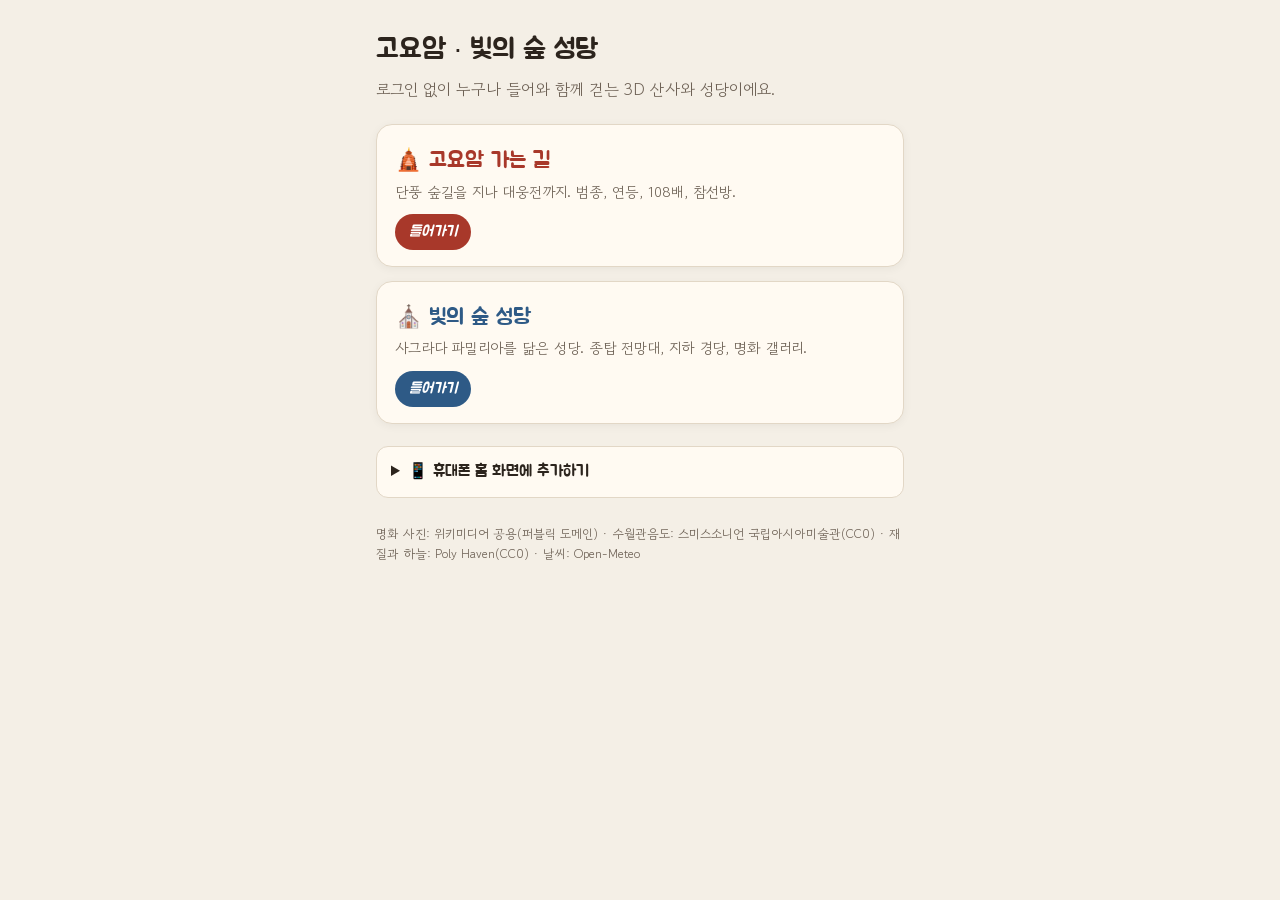
==== index.html @ ef5dad65 "Add files via upload" ====
<!doctype html>
<html lang="ko">
<head>
<meta charset="utf-8">
<meta name="viewport" content="width=device-width,initial-scale=1,viewport-fit=cover">
<title>고요암과 빛의 숲 성당</title>
<meta name="theme-color" content="#2c241d">
<link rel="icon" href="data:,">
<link rel="stylesheet" href="https://fonts.googleapis.com/css2?family=Jua&family=Gowun+Dodum&display=swap">
<style>
:root{--bg:#f4efe6;--ink:#2c241d;--sub:#6e6256;--card:#fffaf2;--line:#e2d7c6;--red:#a8382a;--blue:#2e5a86}
@media (prefers-color-scheme:dark){:root{--bg:#1d1915;--ink:#f1e9dc;--sub:#b5a898;--card:#29231d;--line:#3d342b}}
*{box-sizing:border-box}
body{margin:0;background:var(--bg);color:var(--ink);font-family:"Gowun Dodum",system-ui,sans-serif;line-height:1.6}
main{max-width:560px;margin:0 auto;padding:28px 16px 40px}
h1{font-family:Jua,sans-serif;font-weight:400;font-size:28px;margin:0 0 4px}
.lead{color:var(--sub);margin:0 0 22px}
a.card{display:block;text-decoration:none;color:inherit;background:var(--card);border:1px solid var(--line);border-radius:16px;padding:18px 18px 16px;margin-bottom:14px;box-shadow:0 2px 10px #0000000d}
a.card:active{transform:scale(.99)}
.card b{font-family:Jua,sans-serif;font-weight:400;font-size:22px;display:block}
.card.t b{color:var(--red)}.card.c b{color:var(--blue)}
.card span{color:var(--sub);font-size:14.5px}
.go{display:inline-block;margin-top:10px;font-family:Jua,sans-serif;font-size:15px;padding:6px 14px;border-radius:999px;color:#fff}
.t .go{background:var(--red)}.c .go{background:var(--blue)}
details{background:var(--card);border:1px solid var(--line);border-radius:12px;padding:12px 14px;margin-top:22px;font-size:14.5px}
summary{cursor:pointer;font-family:Jua,sans-serif;font-size:16px}
ol{padding-left:20px;margin:8px 0 0}
small{display:block;color:var(--sub);margin-top:26px;font-size:12.5px}
</style>
</head>
<body>
<main>
  <h1>고요암 · 빛의 숲 성당</h1>
  <p class="lead">로그인 없이 누구나 들어와 함께 걷는 3D 산사와 성당이에요.</p>
  <a class="card t" href="goyoam.html"><b>🛕 고요암 가는 길</b><span>단풍 숲길을 지나 대웅전까지. 범종, 연등, 108배, 참선방.</span><br><i class="go">들어가기</i></a>
  <a class="card c" href="cathedral.html"><b>⛪ 빛의 숲 성당</b><span>사그라다 파밀리아를 닮은 성당. 종탑 전망대, 지하 경당, 명화 갤러리.</span><br><i class="go">들어가기</i></a>
  <details>
    <summary>📱 휴대폰 홈 화면에 추가하기</summary>
    <ol>
      <li><b>갤럭시(크롬)</b>: 오른쪽 위 ⋮ → <b>홈 화면에 추가</b> → 추가</li>
      <li><b>갤럭시(삼성 인터넷)</b>: 아래 ≡ → <b>현재 페이지 추가</b> → 홈 화면</li>
      <li><b>아이폰(사파리)</b>: 아래 공유 버튼 □↑ → <b>홈 화면에 추가</b></li>
    </ol>
  </details>
  <small>명화 사진: 위키미디어 공용(퍼블릭 도메인) · 수월관음도: 스미스소니언 국립아시아미술관(CC0) · 재질과 하늘: Poly Haven(CC0) · 날씨: Open-Meteo</small>
</main>
</body>
</html>
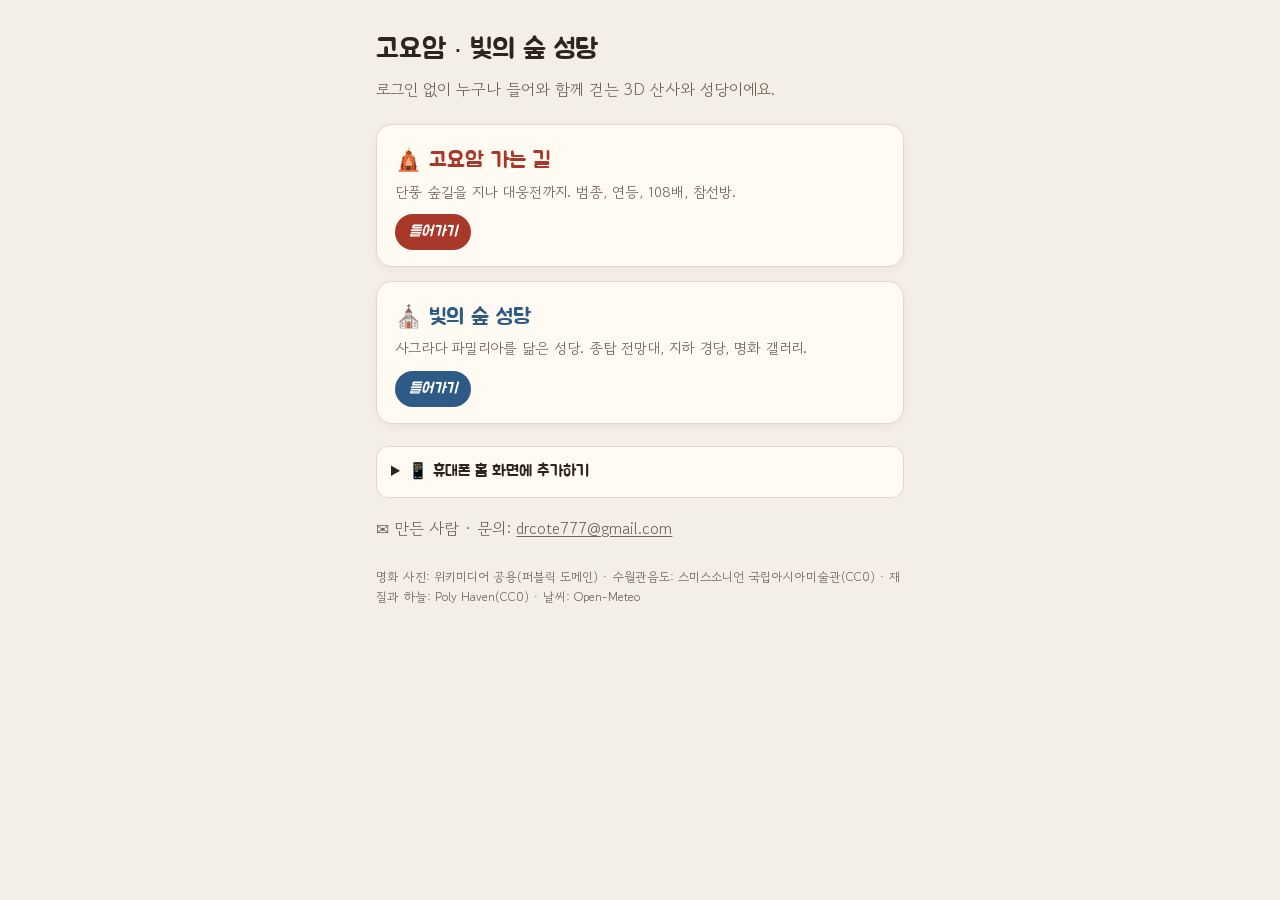
==== commit 0093b477: "첫 화면과 가족 암호 창에 문의 이메일 추가 Co-Authored-By: Claude Opus 5.5 <noreply@anthropic.com> Claude-Session: htt" ====
--- a/index.html
+++ b/index.html
@@ -42,6 +42,7 @@
       <li><b>아이폰(사파리)</b>: 아래 공유 버튼 □↑ → <b>홈 화면에 추가</b></li>
     </ol>
   </details>
+  <p class="lead" style="margin-top:18px">✉️ 만든 사람 · 문의: <a href="mailto:drcote777@gmail.com" style="color:inherit">drcote777@gmail.com</a></p>
   <small>명화 사진: 위키미디어 공용(퍼블릭 도메인) · 수월관음도: 스미스소니언 국립아시아미술관(CC0) · 재질과 하늘: Poly Haven(CC0) · 날씨: Open-Meteo</small>
 </main>
 </body>
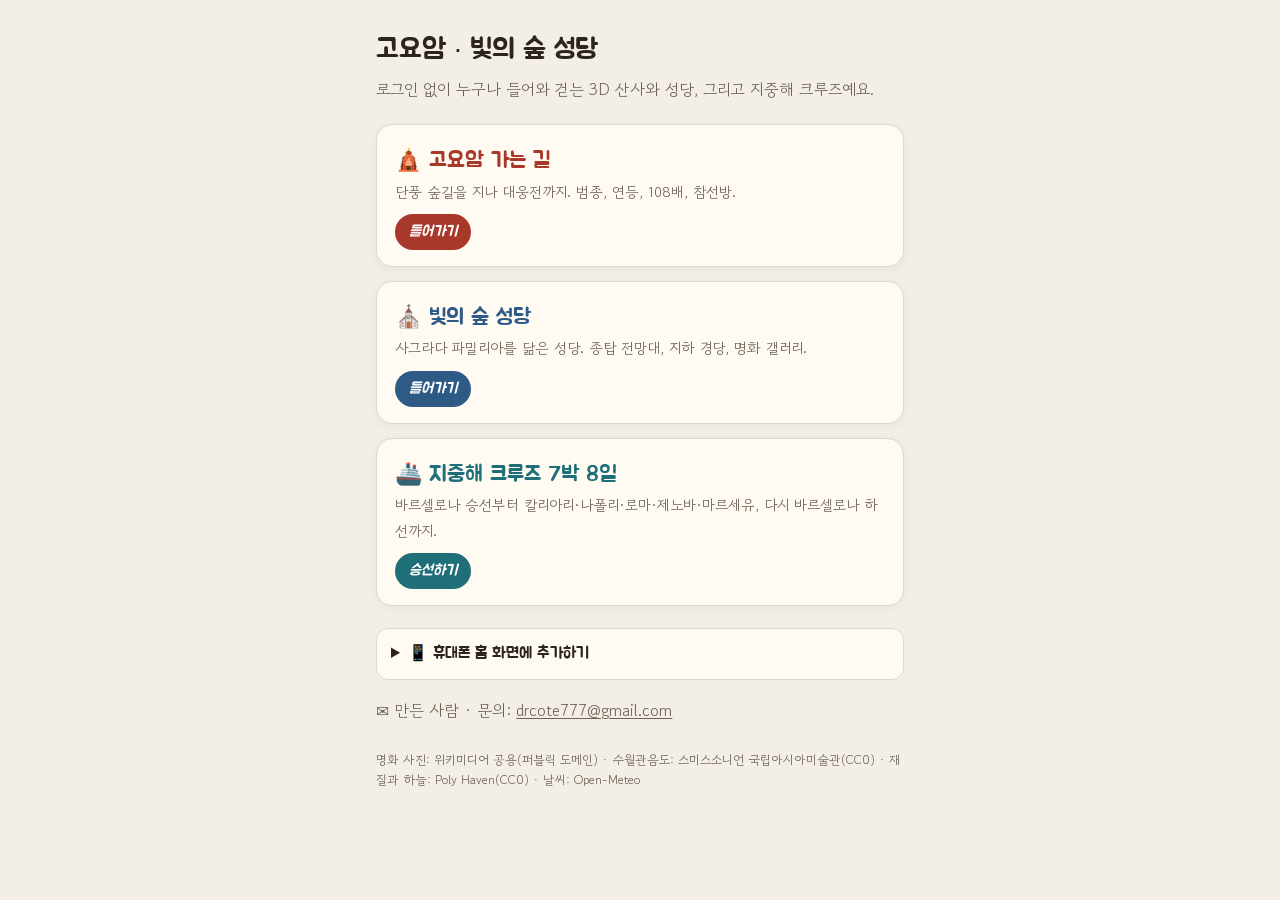
==== commit 2d454eb5: "지중해 크루즈 7박 8일 3D 추가 — 고요암처럼 조이스틱으로 걷기 Co-Authored-By: Claude Opus 5.5 <noreply@anthropic.com> Claude" ====
--- a/index.html
+++ b/index.html
@@ -22,6 +22,7 @@
 .card span{color:var(--sub);font-size:14.5px}
 .go{display:inline-block;margin-top:10px;font-family:Jua,sans-serif;font-size:15px;padding:6px 14px;border-radius:999px;color:#fff}
 .t .go{background:var(--red)}.c .go{background:var(--blue)}
+.card.s b{color:#1f6f78}.s .go{background:#1f6f78}
 details{background:var(--card);border:1px solid var(--line);border-radius:12px;padding:12px 14px;margin-top:22px;font-size:14.5px}
 summary{cursor:pointer;font-family:Jua,sans-serif;font-size:16px}
 ol{padding-left:20px;margin:8px 0 0}
@@ -31,9 +32,10 @@
 <body>
 <main>
   <h1>고요암 · 빛의 숲 성당</h1>
-  <p class="lead">로그인 없이 누구나 들어와 함께 걷는 3D 산사와 성당이에요.</p>
+  <p class="lead">로그인 없이 누구나 들어와 걷는 3D 산사와 성당, 그리고 지중해 크루즈예요.</p>
   <a class="card t" href="goyoam.html"><b>🛕 고요암 가는 길</b><span>단풍 숲길을 지나 대웅전까지. 범종, 연등, 108배, 참선방.</span><br><i class="go">들어가기</i></a>
   <a class="card c" href="cathedral.html"><b>⛪ 빛의 숲 성당</b><span>사그라다 파밀리아를 닮은 성당. 종탑 전망대, 지하 경당, 명화 갤러리.</span><br><i class="go">들어가기</i></a>
+  <a class="card s" href="cruise.html"><b>🚢 지중해 크루즈 7박 8일</b><span>바르셀로나 승선부터 칼리아리·나폴리·로마·제노바·마르세유, 다시 바르셀로나 하선까지.</span><br><i class="go">승선하기</i></a>
   <details>
     <summary>📱 휴대폰 홈 화면에 추가하기</summary>
     <ol>
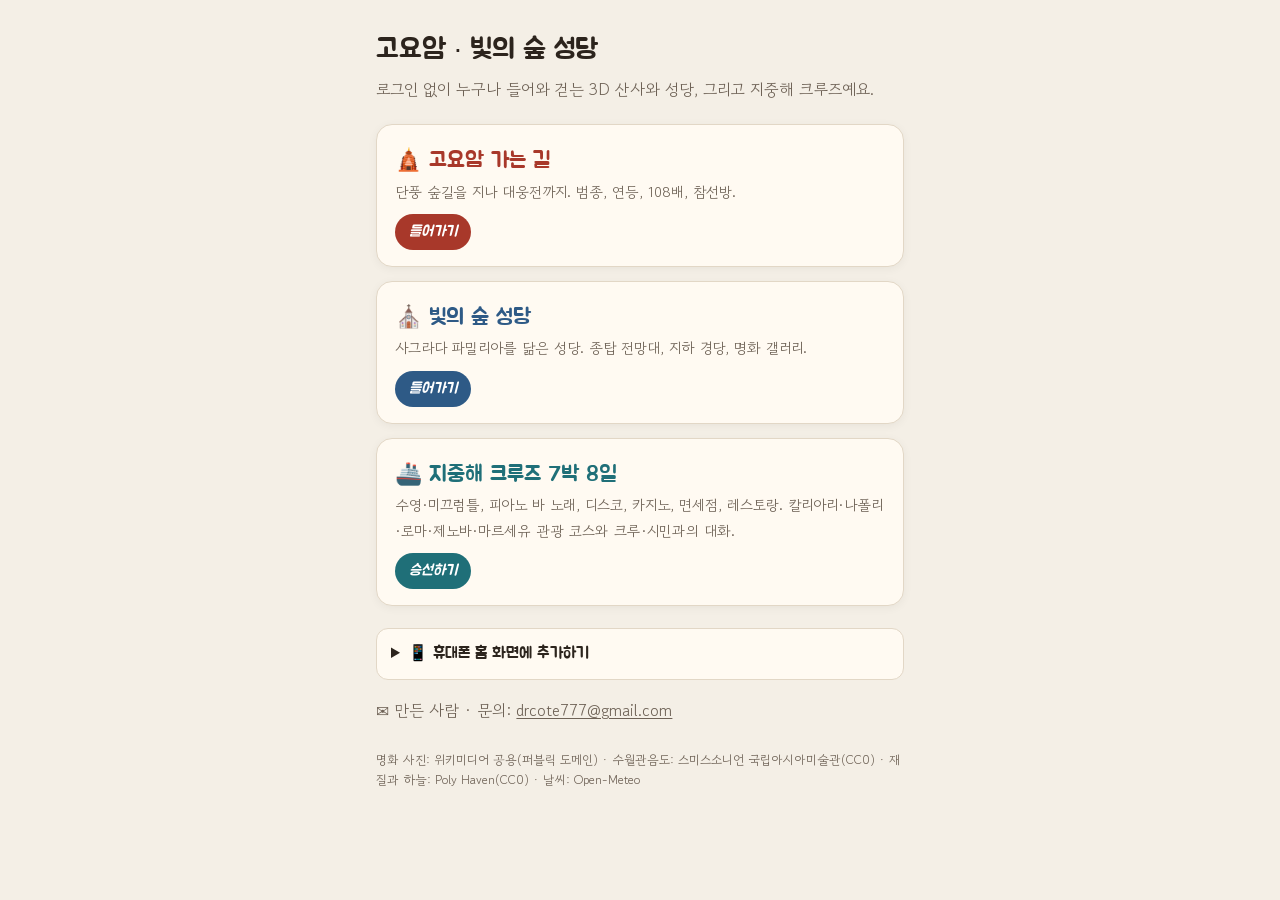
==== commit 43f77e53: "크루즈 게임으로 확장 — 팔다리 움직이는 사람, 크루·시민 대화, 피아노 바·카지노·면세점·디스코·레스토랑·카페, 수영·미끄럼틀, 기항지 관광 코스 Co-Authored-By: C" ====
--- a/index.html
+++ b/index.html
@@ -35,7 +35,7 @@
   <p class="lead">로그인 없이 누구나 들어와 걷는 3D 산사와 성당, 그리고 지중해 크루즈예요.</p>
   <a class="card t" href="goyoam.html"><b>🛕 고요암 가는 길</b><span>단풍 숲길을 지나 대웅전까지. 범종, 연등, 108배, 참선방.</span><br><i class="go">들어가기</i></a>
   <a class="card c" href="cathedral.html"><b>⛪ 빛의 숲 성당</b><span>사그라다 파밀리아를 닮은 성당. 종탑 전망대, 지하 경당, 명화 갤러리.</span><br><i class="go">들어가기</i></a>
-  <a class="card s" href="cruise.html"><b>🚢 지중해 크루즈 7박 8일</b><span>바르셀로나 승선부터 칼리아리·나폴리·로마·제노바·마르세유, 다시 바르셀로나 하선까지.</span><br><i class="go">승선하기</i></a>
+  <a class="card s" href="cruise.html"><b>🚢 지중해 크루즈 7박 8일</b><span>수영·미끄럼틀, 피아노 바 노래, 디스코, 카지노, 면세점, 레스토랑. 칼리아리·나폴리·로마·제노바·마르세유 관광 코스와 크루·시민과의 대화.</span><br><i class="go">승선하기</i></a>
   <details>
     <summary>📱 휴대폰 홈 화면에 추가하기</summary>
     <ol>
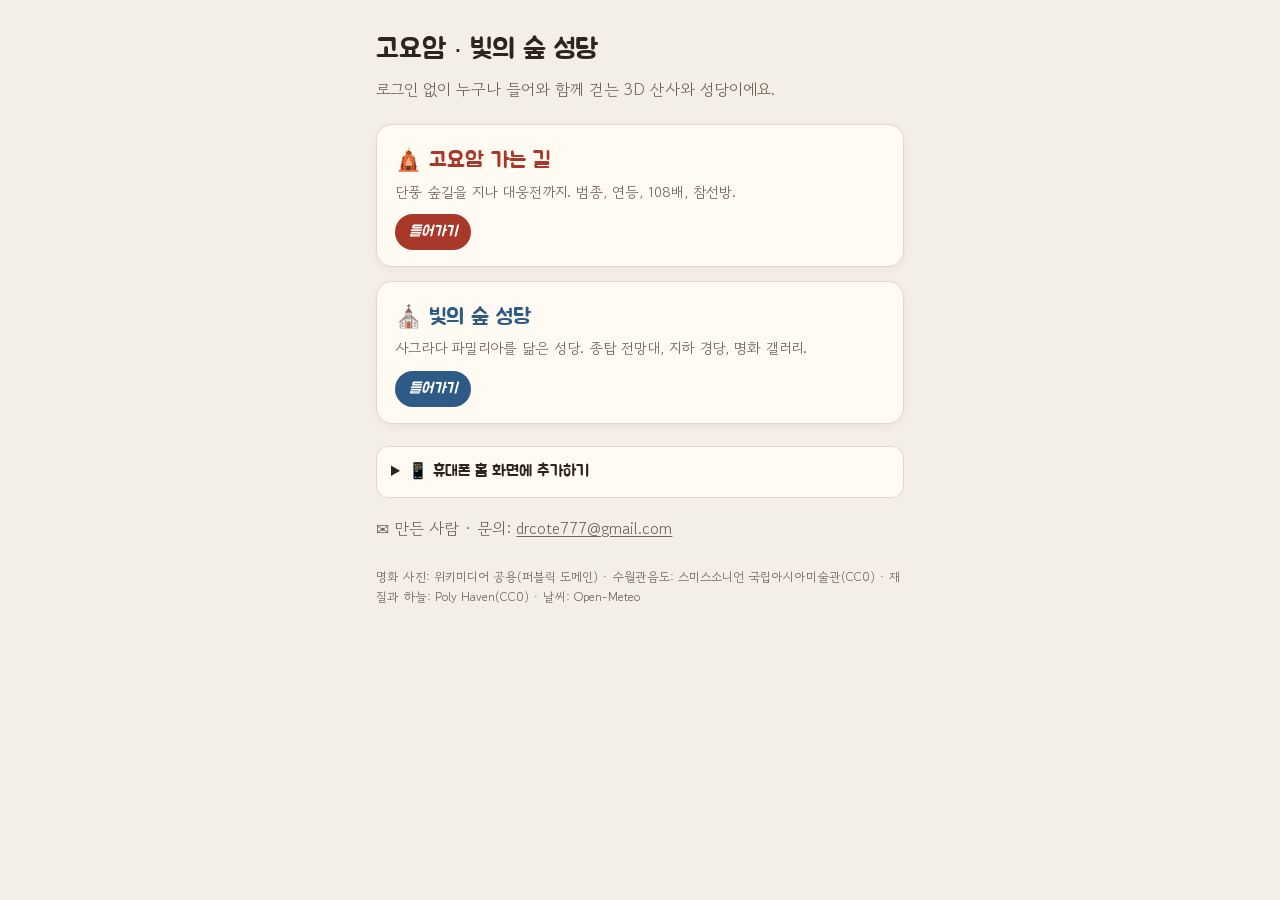
==== commit 7d6af63b: "들어올 때 이름을 꼭 적도록 변경 (방문 기록에 이름이 남게) Co-Authored-By: Claude Opus 5.5 <noreply@anthropic.com> Claude-Se" ====
--- a/index.html
+++ b/index.html
@@ -22,7 +22,6 @@
 .card span{color:var(--sub);font-size:14.5px}
 .go{display:inline-block;margin-top:10px;font-family:Jua,sans-serif;font-size:15px;padding:6px 14px;border-radius:999px;color:#fff}
 .t .go{background:var(--red)}.c .go{background:var(--blue)}
-.card.s b{color:#1f6f78}.s .go{background:#1f6f78}
 details{background:var(--card);border:1px solid var(--line);border-radius:12px;padding:12px 14px;margin-top:22px;font-size:14.5px}
 summary{cursor:pointer;font-family:Jua,sans-serif;font-size:16px}
 ol{padding-left:20px;margin:8px 0 0}
@@ -32,10 +31,9 @@
 <body>
 <main>
   <h1>고요암 · 빛의 숲 성당</h1>
-  <p class="lead">로그인 없이 누구나 들어와 걷는 3D 산사와 성당, 그리고 지중해 크루즈예요.</p>
+  <p class="lead">로그인 없이 누구나 들어와 함께 걷는 3D 산사와 성당이에요.</p>
   <a class="card t" href="goyoam.html"><b>🛕 고요암 가는 길</b><span>단풍 숲길을 지나 대웅전까지. 범종, 연등, 108배, 참선방.</span><br><i class="go">들어가기</i></a>
   <a class="card c" href="cathedral.html"><b>⛪ 빛의 숲 성당</b><span>사그라다 파밀리아를 닮은 성당. 종탑 전망대, 지하 경당, 명화 갤러리.</span><br><i class="go">들어가기</i></a>
-  <a class="card s" href="cruise.html"><b>🚢 지중해 크루즈 7박 8일</b><span>수영·미끄럼틀, 피아노 바 노래, 디스코, 카지노, 면세점, 레스토랑. 칼리아리·나폴리·로마·제노바·마르세유 관광 코스와 크루·시민과의 대화.</span><br><i class="go">승선하기</i></a>
   <details>
     <summary>📱 휴대폰 홈 화면에 추가하기</summary>
     <ol>
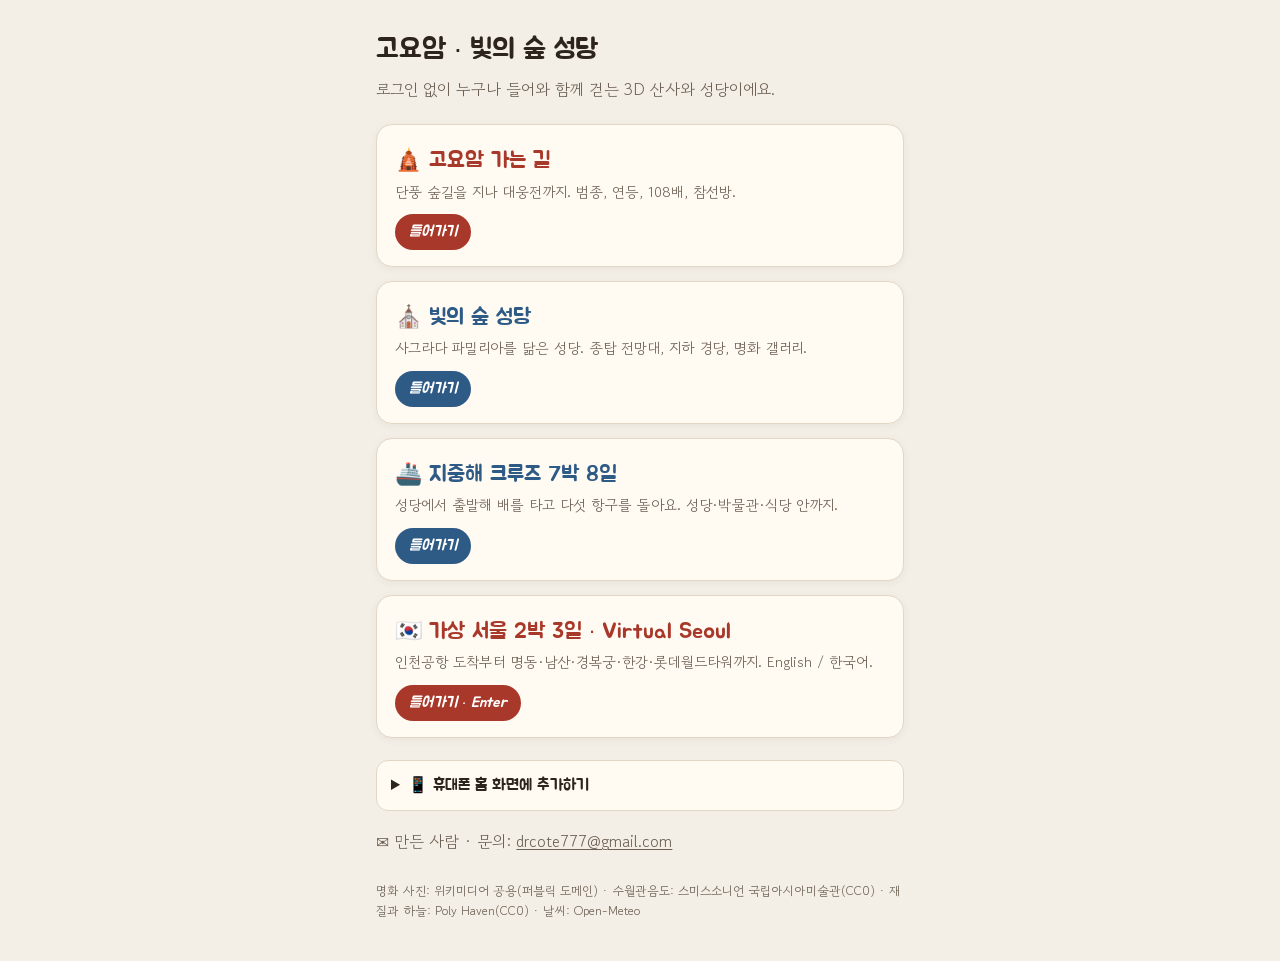
==== commit 821baba6: "가상 서울 2박 3일 추가 (영어·한국어) 인천공항 입국 → 공항철도 → 명동·남산 → 경복궁·북촌·인사동·광장시장·DDP → 홍대·한강·코엑스·롯데월드타워. 지금 서울 시각·날씨" ====
--- a/index.html
+++ b/index.html
@@ -34,6 +34,8 @@
   <p class="lead">로그인 없이 누구나 들어와 함께 걷는 3D 산사와 성당이에요.</p>
   <a class="card t" href="goyoam.html"><b>🛕 고요암 가는 길</b><span>단풍 숲길을 지나 대웅전까지. 범종, 연등, 108배, 참선방.</span><br><i class="go">들어가기</i></a>
   <a class="card c" href="cathedral.html"><b>⛪ 빛의 숲 성당</b><span>사그라다 파밀리아를 닮은 성당. 종탑 전망대, 지하 경당, 명화 갤러리.</span><br><i class="go">들어가기</i></a>
+  <a class="card c" href="cruise.html"><b>🚢 지중해 크루즈 7박 8일</b><span>성당에서 출발해 배를 타고 다섯 항구를 돌아요. 성당·박물관·식당 안까지.</span><br><i class="go">들어가기</i></a>
+  <a class="card t" href="seoul.html"><b>🇰🇷 가상 서울 2박 3일 · Virtual Seoul</b><span>인천공항 도착부터 명동·남산·경복궁·한강·롯데월드타워까지. English / 한국어.</span><br><i class="go">들어가기 · Enter</i></a>
   <details>
     <summary>📱 휴대폰 홈 화면에 추가하기</summary>
     <ol>
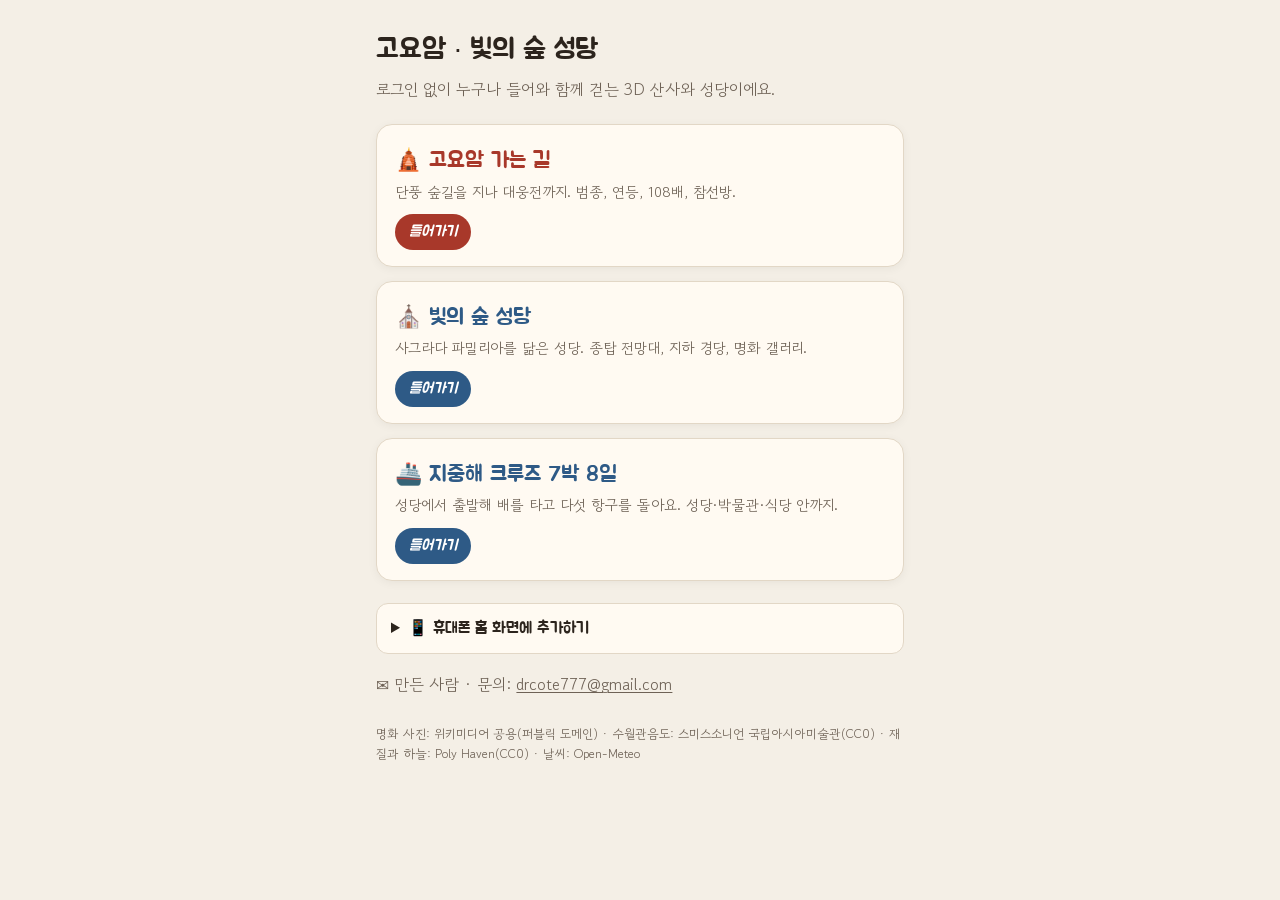
==== commit 67fba022: "가상 서울을 가족 사이트와 분리: 첫 화면 카드와 홈 버튼 제거 Co-Authored-By: Claude Fable 5.2 <noreply@anthropic.com> Claude-" ====
--- a/index.html
+++ b/index.html
@@ -35,7 +35,6 @@
   <a class="card t" href="goyoam.html"><b>🛕 고요암 가는 길</b><span>단풍 숲길을 지나 대웅전까지. 범종, 연등, 108배, 참선방.</span><br><i class="go">들어가기</i></a>
   <a class="card c" href="cathedral.html"><b>⛪ 빛의 숲 성당</b><span>사그라다 파밀리아를 닮은 성당. 종탑 전망대, 지하 경당, 명화 갤러리.</span><br><i class="go">들어가기</i></a>
   <a class="card c" href="cruise.html"><b>🚢 지중해 크루즈 7박 8일</b><span>성당에서 출발해 배를 타고 다섯 항구를 돌아요. 성당·박물관·식당 안까지.</span><br><i class="go">들어가기</i></a>
-  <a class="card t" href="seoul.html"><b>🇰🇷 가상 서울 2박 3일 · Virtual Seoul</b><span>인천공항 도착부터 명동·남산·경복궁·한강·롯데월드타워까지. English / 한국어.</span><br><i class="go">들어가기 · Enter</i></a>
   <details>
     <summary>📱 휴대폰 홈 화면에 추가하기</summary>
     <ol>
